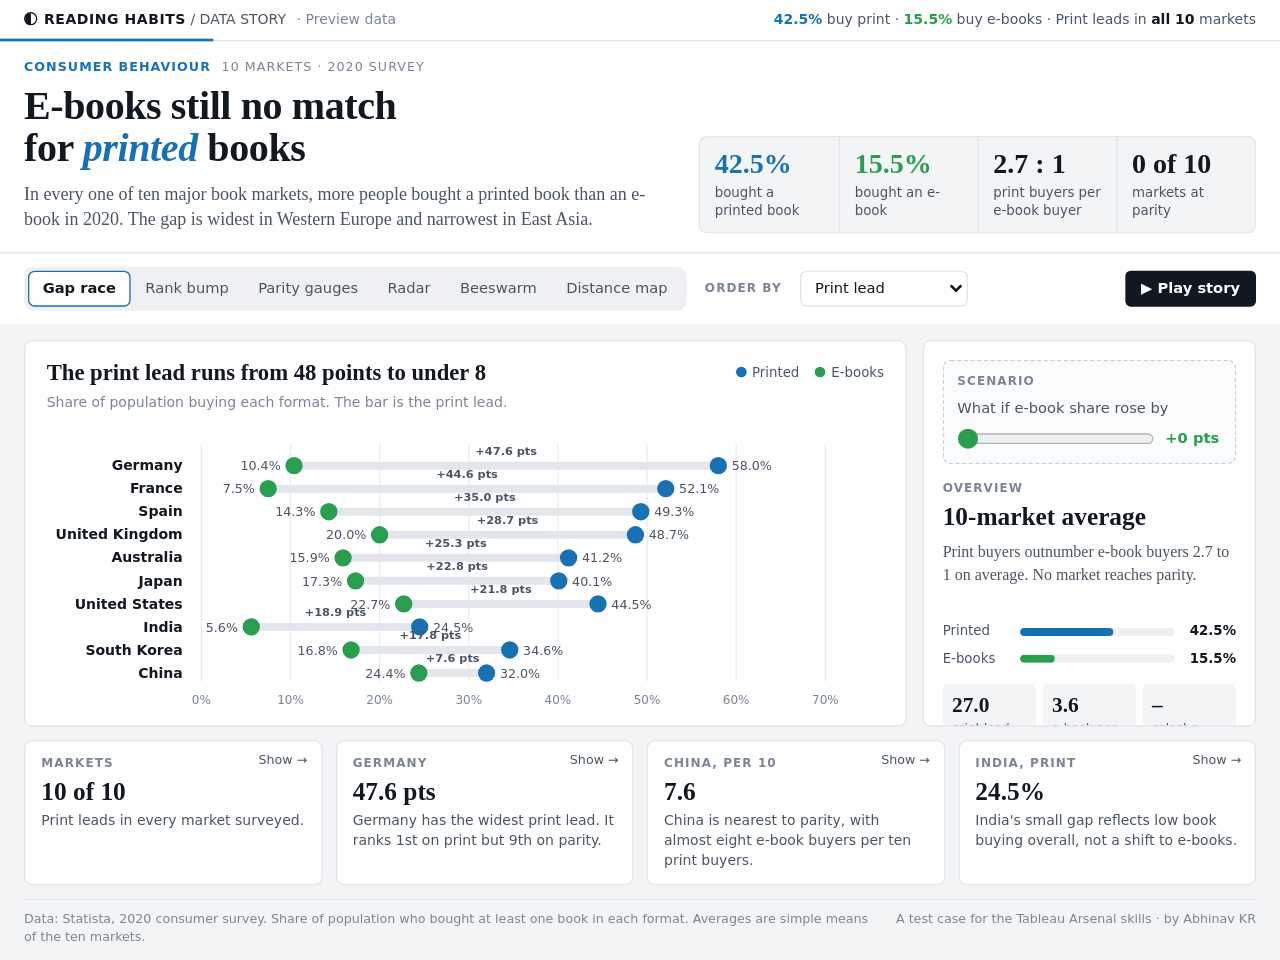
==== story/index.html @ 99d26836 "Story extension: footer credits the Tableau Arsenal skills Co-Authored-By: Claude Opus 5.5 <noreply@" ====
<!doctype html>
<html lang="en">
<head>
<meta charset="utf-8">
<meta name="viewport" content="width=device-width, initial-scale=1">
<title>Print Still Wins · Story</title>
<style>
  :root { --ink:#121820; --ink2:#4a5563; --ink3:#7b8594; --rule:#e3e6ea; --bg2:#f3f4f6; --chip:#eef0f3;
          --print:#1a71b2; --ebook:#2a9d4e; --warn:#b42318;
          --serif: Georgia, "Times New Roman", serif; --sans: "Segoe UI", system-ui, -apple-system, Helvetica, Arial, sans-serif; }
  * { box-sizing: border-box; }
  html, body { margin: 0; background: var(--bg2); color: var(--ink); font: 13px/1.45 var(--sans); overflow: hidden; height: 100%; }
  #page { display: flex; flex-direction: column; width: 960px; transform-origin: 0 0; position: absolute; left: 0; top: 0; background: #fff; }
  .wrap { width: 924px; margin: 0 auto; }
  button { font-family: inherit; }

  /* top bar */
  .top { border-bottom: 1px solid var(--rule); position: relative; }
  .topin { display: flex; justify-content: space-between; align-items: center; height: 30px; font-size: 10.5px; color: var(--ink2); }
  .crumb b { color: var(--ink); letter-spacing: .04em; }
  .crumb .dot { display: inline-block; width: 10px; height: 10px; border-radius: 50%; border: 1.5px solid var(--ink); background: linear-gradient(90deg, var(--ink) 50%, #fff 50%); vertical-align: -1px; margin-right: 5px; }
  #src { margin-left: 8px; color: var(--ink3); }
  #src.live { color: var(--ebook); }
  .topk b { color: var(--ink); }
  .topk .p { color: var(--print); } .topk .e { color: var(--ebook); }
  .tprog { position: absolute; left: 0; right: 0; bottom: -1px; height: 2px; }
  .tprog > div { height: 100%; width: 0; background: var(--print); transition: width .25s linear; }

  /* hero */
  .hero { display: flex; justify-content: space-between; align-items: flex-end; gap: 24px; padding: 12px 0 14px; }
  .eyebrow { font-size: 9.5px; letter-spacing: .08em; text-transform: uppercase; color: var(--ink3); }
  .eyebrow b { color: var(--print); margin-right: 8px; }
  h1 { font: 700 30px/1.08 var(--serif); margin: 6px 0 8px; letter-spacing: -.01em; }
  h1 em { color: var(--print); }
  .lead { font: 13.5px/1.45 var(--serif); color: var(--ink2); margin: 0; max-width: 470px; }
  .kpis { display: flex; background: var(--bg2); border: 1px solid var(--rule); border-radius: 6px; flex: none; }
  .kpi { width: 104px; padding: 9px 11px 10px; border-left: 1px solid var(--rule); }
  .kpi:first-child { border-left: 0; }
  .kpi .v { font: 700 21px/1.1 var(--serif); }
  .kpi .l { font-size: 10px; line-height: 1.3; color: var(--ink2); margin-top: 3px; }

  /* controls */
  .ctlband { border-top: 1px solid var(--rule); }
  .ctl { display: flex; align-items: center; gap: 14px; padding: 10px 0; white-space: nowrap; }
  .seg { display: flex; background: var(--chip); border-radius: 7px; padding: 3px; }
  .tab { font-size: 11px; font-weight: 500; color: var(--ink2); background: none; border: 1.5px solid transparent; border-radius: 5px; padding: 6px 10px; cursor: pointer; white-space: nowrap; }
  .tab:hover { color: var(--ink); }
  .tab[aria-pressed="true"] { background: #fff; color: var(--ink); border-color: var(--print); font-weight: 600; }
  .lbl { font-size: 9px; font-weight: 700; letter-spacing: .09em; text-transform: uppercase; color: var(--ink3); }
  select { font: 11px var(--sans); color: var(--ink); padding: 5px 6px; border: 1px solid var(--rule); border-radius: 5px; background: #fff; width: 126px; }
  .pill { display: grid; grid-template-columns: 1fr auto; align-items: center; gap: 6px 8px; border: 1px dashed #c9d0d7; border-radius: 6px; padding: 9px 10px 10px; font-size: 11px; color: var(--ink2); background: #fafbfc; }
  .pill .lbl, .pill .q { grid-column: 1 / -1; }
  .pill input[type=range] { width: 100%; }
  input[type=range] { width: 110px; accent-color: var(--ebook); margin: 0; }
  #scenv { font-weight: 700; color: var(--ebook); min-width: 42px; }
  #scenv.on { color: var(--warn); }
  .play { margin-left: auto; font-size: 11px; font-weight: 700; color: #fff; background: var(--ink); border: 0; border-radius: 4px; padding: 7px 12px; cursor: pointer; min-width: 88px; }

  /* stage */
  .stage { background: var(--bg2); padding: 12px 0 6px; flex: 1; min-height: 0; display: flex; flex-direction: column; }
  .grid { display: flex; gap: 12px; flex: 1; min-height: 0; }
  .card { background: #fff; border: 1px solid var(--rule); border-radius: 6px; }
  .main { flex: 1; min-width: 0; padding: 14px 16px 10px; display: flex; flex-direction: column; }
  .chead { display: flex; justify-content: space-between; align-items: flex-start; gap: 16px; flex: none; }
  h2 { font: 700 17px/1.2 var(--serif); margin: 0; }
  .sub { font-size: 10.5px; color: var(--ink3); margin: 4px 0 0; }
  .legend { display: flex; gap: 12px; font-size: 10px; color: var(--ink2); white-space: nowrap; padding-top: 3px; }
  .legend i { display: inline-block; width: 8px; height: 8px; border-radius: 50%; margin-right: 4px; vertical-align: 0; }
  .legend i.ring { border: 1.5px solid #c9d0d7; }
  .legend.under { padding-top: 8px; }
  .body { display: flex; gap: 12px; margin-top: 10px; flex: 1; min-height: 0; }
  #chart { position: relative; flex: 1; min-width: 0; }
  #chart svg { display: block; overflow: visible; }
  #note { width: 200px; flex: none; font-size: 11px; line-height: 1.6; color: var(--ink2); padding-top: 34px; display: none; }
  #note b { color: var(--ink); display: block; margin-bottom: 2px; }
  #note p { margin: 0 0 10px; }
  .err { position: absolute; inset: 0; display: none; align-items: center; justify-content: center; text-align: center; padding: 30px; color: var(--warn); font: 12px/1.5 Consolas, monospace; white-space: pre-wrap; background: rgba(255,255,255,.94); z-index: 5; }

  .side { width: 250px; flex: none; padding: 14px 14px 12px; display: flex; flex-direction: column; gap: 12px; overflow: hidden; }
  .side h3 { font: 700 19px/1.2 var(--serif); margin: 4px 0 6px; }
  .side .txt { font: 12px/1.45 var(--serif); color: var(--ink2); margin: 0 0 14px; }
  .bars .b { display: grid; grid-template-columns: 50px 1fr 38px; align-items: center; gap: 8px; font-size: 10px; color: var(--ink2); margin-bottom: 6px; }
  .bars .b .t { height: 6px; background: var(--chip); border-radius: 3px; overflow: hidden; }
  .bars .b .t div { height: 100%; border-radius: 3px; transition: width .5s; }
  .bars .b span:last-child { text-align: right; font-weight: 700; color: var(--ink); }
  .tiles { display: grid; grid-template-columns: repeat(3, 1fr); gap: 5px; margin: 12px 0 0; }
  .tile { background: var(--bg2); border-radius: 4px; padding: 7px 7px 6px; min-height: 52px; }
  .tile .v { font: 700 16px/1.1 var(--serif); }
  .tile .l { font-size: 9px; color: var(--ink2); line-height: 1.25; margin-top: 3px; }
  .chips { display: flex; flex-wrap: wrap; gap: 5px; }
  .chip { font-size: 9.5px; color: var(--ink2); background: #fff; border: 1px solid var(--rule); border-radius: 11px; padding: 2px 8px; cursor: pointer; }
  .chip:hover { border-color: var(--print); color: var(--ink); }
  .chip[aria-pressed="true"] { background: var(--print); border-color: var(--print); color: #fff; }
  .help { font-size: 9.5px; color: var(--ink3); margin: 10px 0 0; }
  .stag { display: inline-block; font-size: 8.5px; font-weight: 700; letter-spacing: .08em; text-transform: uppercase; color: var(--warn); margin-bottom: 4px; }

  .insights { display: grid; grid-template-columns: repeat(4, 1fr); gap: 10px; margin-top: 10px; flex: none; }
  .ins { padding: 10px 12px 11px; position: relative; }
  .ins .show { position: absolute; right: 10px; top: 8px; font-size: 9.5px; color: var(--ink2); background: none; border: 0; cursor: pointer; padding: 0; }
  .ins .show:hover { color: var(--print); }
  .ins .v { font: 700 19px/1.15 var(--serif); margin: 4px 0 4px; }
  .ins .t { font-size: 10.5px; color: var(--ink2); line-height: 1.4; }
  .foot span:last-child { white-space: nowrap; }
  .foot { flex: none; display: flex; justify-content: space-between; gap: 16px; border-top: 1px solid var(--rule); margin-top: 10px; padding: 7px 0 4px; font-size: 9.5px; color: var(--ink3); }

  /* svg text */
  .tk { font: 9px var(--sans); fill: var(--ink3); }
  .nm { font: 600 10.5px var(--sans); fill: var(--ink); }
  .gnum { font: 700 19px var(--sans); fill: var(--ink); }
  .val { font: 9.5px var(--sans); fill: var(--ink2); }
  .gl { font: 700 8.5px var(--sans); fill: var(--ink2); }
  .hd { font: 700 9px var(--sans); fill: var(--ink); letter-spacing: .06em; text-transform: uppercase; }
  .big { font: 700 19px var(--serif); fill: var(--ink); }
  .cap { font: 700 7.5px var(--sans); fill: var(--ink3); letter-spacing: .08em; }
  .code { font: 700 8px var(--sans); fill: #fff; pointer-events: none; }
  .zt { font: 700 9px var(--sans); fill: var(--ebook); }
  .zs { font: 9px var(--sans); fill: var(--ink2); }
  .mk { cursor: pointer; }
  .dim { opacity: .2; }

  .tip { position: absolute; pointer-events: none; background: var(--ink); color: #fff; border-radius: 6px; padding: 8px 10px; font: 11px/1.5 var(--sans); min-width: 180px; opacity: 0; transition: opacity .12s; z-index: 6; }
  .tip.on { opacity: 1; }
  .tip b { display: block; font-size: 12px; margin-bottom: 2px; }
  .tip .r { display: flex; justify-content: space-between; gap: 14px; }
  .tip .r span:first-child { opacity: .7; }
  #selftest { display: none; }
</style>
<!-- Extensions API first, then D3, then the page script (both vendored, no CDN at runtime) -->
<script src="tableau.extensions.1.latest.min.js"></script>
<script src="d3.v7.8.5.min.js"></script>
</head>
<body>
<div id="page">
<div class="top">
  <div class="wrap topin">
    <span class="crumb"><span class="dot"></span><b>READING HABITS</b> / DATA STORY<span id="src">· Loading…</span></span>
    <span class="topk" id="topk"></span>
  </div>
  <div class="tprog"><div id="prog"></div></div>
</div>

<header class="wrap hero">
  <div>
    <div class="eyebrow"><b>Consumer behaviour</b>10 markets · 2020 survey</div>
    <h1>E-books still no match<br>for <em>printed</em> books</h1>
    <p class="lead">In every one of ten major book markets, more people bought a printed book than an e-book in 2020. The gap is widest in Western Europe and narrowest in East Asia.</p>
  </div>
  <div class="kpis" id="kpis"></div>
</header>

<div class="ctlband">
  <div class="wrap ctl">
    <div class="seg" id="tabs" role="group" aria-label="View"></div>
    <span class="lbl" id="l-ord">Order by</span>
    <select id="ord" aria-labelledby="l-ord">
      <option value="gap">Print lead</option><option value="print">Print share</option><option value="ebook">E-book share</option>
      <option value="ratio">Closest to parity</option><option value="az">Market A–Z</option>
    </select>
    <button type="button" class="play" id="play">▶ Play story</button>
  </div>
</div>

<main class="stage">
  <div class="wrap grid">
    <section class="card main">
      <div class="chead">
        <div><h2 id="ctitle"></h2><p class="sub" id="csub"></p><div class="legend under" id="legend2"></div></div>
        <div class="legend" id="legend"></div>
      </div>
      <div class="body">
        <div id="chart"><div class="tip" id="tip"></div><div class="err" id="err"></div></div>
        <div id="note"></div>
      </div>
    </section>
    <aside class="card side" id="side">
      <label class="pill"><span class="lbl">Scenario</span><span class="q">What if e-book share rose by</span>
        <input type="range" id="scen" min="0" max="15" step="1" value="0"><span id="scenv">+0 pts</span></label>
      <div><div class="lbl" id="o-k">Overview</div>
      <h3 id="o-t">10-market average</h3>
      <p class="txt" id="o-x"></p></div>
      <div><div class="bars">
        <div class="b"><span>Printed</span><div class="t"><div id="o-bp" style="background:var(--print)"></div></div><span id="o-vp"></span></div>
        <div class="b"><span>E-books</span><div class="t"><div id="o-be" style="background:var(--ebook)"></div></div><span id="o-ve"></span></div>
      </div>
      <div class="tiles" id="tiles"></div></div>
      <div><div class="chips" id="chips"></div>
      <p class="help">Click any market in a chart or here. Click it again to clear.</p></div>
    </aside>
  </div>
  <div class="wrap insights" id="insights"></div>
  <footer class="wrap foot">
    <span>Data: Statista, 2020 consumer survey. Share of population who bought at least one book in each format. Averages are simple means of the ten markets.</span>
    <span>A test case for the Tableau Arsenal skills · by Abhinav KR</span>
  </footer>
</main>
</div>
<pre id="selftest"></pre>
<script>
(() => {
  "use strict";
  const ERRORS = [];
  window.addEventListener("error", e => ERRORS.push(String(e.message)));

  // ?static=1 (screenshots only): transitions jump to their end state, since headless browsers throttle animation frames
  if (/static=1/.test(location.search)) {
    d3.selection.prototype.transition = function () { return this; };
    d3.selection.prototype.ease = d3.selection.prototype.duration = d3.selection.prototype.delay = function () { return this; };
  }

  /* ---------------- configuration ---------------- */
  const FEED_SHEET = "Fig 1 Print vs E-book";
  const FIELDS = { country: "Country", format: "Format", share: "SUM(Share)" };   // matched by fieldName, never by position
  const PREVIEW = [ // preview only (normal browser); never presented as the workbook's numbers
    ["Germany", 58.0, 10.4], ["France", 52.1, 7.5], ["Spain", 49.3, 14.3], ["United Kingdom", 48.7, 20.0], ["Australia", 41.2, 15.9],
    ["Japan", 40.1, 17.3], ["United States", 44.5, 22.7], ["India", 24.5, 5.6], ["South Korea", 34.6, 16.8], ["China", 32.0, 24.4]
  ].map(([c, p, e]) => ({ c, print: p, ebook: e }));
  const SHORT = { "United Kingdom": "UK", "United States": "US", "South Korea": "S. Korea" };
  const CODE = { Germany: "DE", France: "FR", Spain: "ES", "United Kingdom": "UK", Australia: "AU", Japan: "JP", "United States": "US", India: "IN", "South Korea": "KR", China: "CN" };
  const short = c => SHORT[c] || c, code = c => CODE[c] || c.slice(0, 2).toUpperCase();
  const C = { print: "#1a71b2", ebook: "#2a9d4e", ink: "#121820", ink2: "#4a5563", ink3: "#7b8594", grid: "#e9ecef", track: "#e3e7ec", zone: "#e6f4ea", ray: "#a9cbe6" };
  const VIEWS = [
    { id: "gap", name: "Gap race" }, { id: "bump", name: "Rank bump" }, { id: "gauges", name: "Parity gauges" },
    { id: "radar", name: "Radar" }, { id: "swarm", name: "Beeswarm" }, { id: "map", name: "Distance map" }];
  const STORY = [
    { view: "gap", selected: "" }, { view: "bump", selected: "Germany" }, { view: "gauges", selected: "China" },
    { view: "radar", selected: "" }, { view: "swarm", selected: "" }, { view: "map", selected: "India" }];

  /* ---------------- state ---------------- */
  let FIT = 1;   // page scale, set by fit()
  const state = { view: "gap", order: "gap", selected: "", scenario: 0, base: PREVIEW, live: false, playing: false, step: 0 };
  { const q = new URLSearchParams(location.search);   // deep links: ?view=radar&spot=China&scenario=5&order=ratio
    if (VIEWS.some(v => v.id === q.get("view"))) state.view = q.get("view");
    if (q.get("spot")) state.selected = q.get("spot");
    if (["gap", "print", "ebook", "ratio", "az"].includes(q.get("order"))) state.order = q.get("order");
    if (q.get("scenario")) state.scenario = Math.max(0, Math.min(15, +q.get("scenario") || 0)); }

  // Every derived number comes from here; the scenario is applied to the data, never in drawing code.
  function rows(scenario = state.scenario) {
    const r = state.base.map(d => {
      const ebook = d.ebook + scenario;
      return { c: d.c, s: short(d.c), code: code(d.c), print: d.print, ebook, gap: d.print - ebook, ratio: ebook / d.print * 10 };
    });
    for (const k of ["print", "ebook", "gap", "ratio"]) [...r].sort((a, b) => b[k] - a[k]).forEach((d, i) => d["rank_" + k] = i + 1);
    return r;
  }
  const ordered = r => state.order === "az" ? [...r].sort((a, b) => d3.ascending(a.c, b.c)) : [...r].sort((a, b) => b[state.order] - a[state.order]);
  const f1 = d3.format(".1f"), pct = v => f1(v) + "%";
  const avg = (r, k) => d3.mean(r, d => d[k]);
  const ord = n => { const s = ["th", "st", "nd", "rd"], v = n % 100; return n + (s[(v - 20) % 10] || s[v] || s[0]); };
  const WORD = ["zero", "one", "two", "three", "four", "five", "six", "seven", "eight", "nine", "ten"];

  /* ---------------- controls ---------------- */
  const tabs = d3.select("#tabs").selectAll("button").data(VIEWS, d => d.id).join("button")
    .classed("tab", true).attr("type", "button").text(d => d.name)
    .on("click", (e, d) => { stopStory(); state.view = d.id; render(true); });
  const ordEl = document.getElementById("ord"), scen = document.getElementById("scen"), scenv = document.getElementById("scenv");
  ordEl.addEventListener("change", () => { stopStory(); state.order = ordEl.value; render(false); });
  scen.addEventListener("input", () => { stopStory(); state.scenario = +scen.value; render(false); });
  const play = document.getElementById("play"), prog = document.getElementById("prog");
  play.addEventListener("click", () => state.playing ? stopStory() : startStory());
  function select(c) { stopStory(); state.selected = state.selected === c ? "" : c; render(false); }

  /* ---------------- story ---------------- */
  const STEP_MS = 6500; let timer = null, stepStart = 0;
  function startStory() {
    state.playing = true; state.scenario = 0; play.textContent = "❚❚ Pause"; state.step = 0; applyStep();
    timer = d3.interval(() => {
      if (Date.now() - stepStart >= STEP_MS) { state.step = (state.step + 1) % STORY.length; applyStep(); }
      prog.style.width = ((state.step + Math.min(1, (Date.now() - stepStart) / STEP_MS)) / STORY.length * 100) + "%";
    }, 100);
  }
  function applyStep() { Object.assign(state, STORY[state.step]); stepStart = Date.now(); render(true); }
  function stopStory() { if (!state.playing) return; state.playing = false; if (timer) timer.stop(); timer = null; play.textContent = "▶ Play story"; syncProgress(); }
  function syncProgress() { if (!state.playing) prog.style.width = ((VIEWS.findIndex(v => v.id === state.view) + 1) / VIEWS.length * 100) + "%"; }

  /* ---------------- page parts around the chart (computed from the data) ---------------- */
  function renderPage(r) {
    const b = rows(0), P = avg(b, "print"), E = avg(b, "ebook"), lead = b.filter(d => d.gap > 0).length, par = b.length - lead;
    document.getElementById("topk").innerHTML = `<b class="p">${pct(P)}</b> buy print · <b class="e">${pct(E)}</b> buy e-books · Print leads in <b>${lead === b.length ? "all " + lead : lead + " of " + b.length}</b> markets`;
    document.getElementById("kpis").innerHTML = [
      [pct(P), "bought a printed book", C.print], [pct(E), "bought an e-book", C.ebook],
      [`${f1(P / E)} : 1`, "print buyers per e-book buyer", C.ink], [`${par} of ${b.length}`, "markets at parity", C.ink]]
      .map(([v, l, c]) => `<div class="kpi"><div class="v" style="color:${c}">${v}</div><div class="l">${l}</div></div>`).join("");
    tabs.attr("aria-pressed", d => d.id === state.view);
    ordEl.value = state.order; scen.value = state.scenario;
    scenv.textContent = "+" + state.scenario + " pts"; scenv.classList.toggle("on", state.scenario > 0);
    syncProgress();

    // overview card (follows the scenario and the selected market)
    const sel = r.find(d => d.c === state.selected), tag = state.scenario ? `<span class="stag">Scenario: e-books +${state.scenario} pts</span><br>` : "";
    const P2 = sel ? sel.print : avg(r, "print"), E2 = sel ? sel.ebook : avg(r, "ebook");
    document.getElementById("o-k").textContent = sel ? "Market" : "Overview";
    document.getElementById("o-t").textContent = sel ? sel.c : `${r.length}-market average`;
    const atPar = r.filter(d => d.ebook >= d.print).length;
    document.getElementById("o-x").innerHTML = tag + (sel
      ? (sel.gap > 0 ? `Print leads by ${f1(sel.gap)} points. ${sel.c} ranks ${ord(sel.rank_print)} on print share and ${ord(sel.rank_ratio)} on closeness to parity.`
                     : `E-books lead by ${f1(-sel.gap)} points in this scenario.`)
      : `Print buyers outnumber e-book buyers ${f1(P2 / E2)} to 1 on average. ${atPar ? `${atPar} market${atPar > 1 ? "s reach" : " reaches"} parity.` : "No market reaches parity."}`);
    const bx = d3.scaleLinear().domain([0, 70]).range([0, 100]).clamp(true);
    document.getElementById("o-bp").style.width = bx(P2) + "%"; document.getElementById("o-be").style.width = bx(E2) + "%";
    document.getElementById("o-vp").textContent = pct(P2); document.getElementById("o-ve").textContent = pct(E2);
    const tiles = sel
      ? [[f1(sel.gap), "print lead, pts"], [f1(sel.ratio), "e-book per 10 print"], [ord(sel.rank_ratio), "closest to parity"]]
      : [[f1(P2 - E2), "print lead, pts"], [f1(E2 / P2 * 10), "e-book per 10 print"], ["–", "select a market"]];
    document.getElementById("tiles").innerHTML = tiles.map(([v, l]) => `<div class="tile"><div class="v">${v}</div><div class="l">${l}</div></div>`).join("");
    d3.select("#chips").selectAll("button").data([...r].sort((a, b) => d3.ascending(a.c, b.c)), d => d.c)
      .join(en => en.append("button").classed("chip", true).attr("type", "button").on("click", (e, d) => select(d.c)))
      .attr("aria-pressed", d => d.c === state.selected).text(d => d.s);

    // insight cards (actual data, no scenario)
    const top = [...b].sort((x, y) => y.gap - x.gap)[0], near = [...b].sort((x, y) => y.ratio - x.ratio)[0];
    const low = [...b].sort((x, y) => x.print - y.print)[0], lowE = [...b].sort((x, y) => x.ebook - y.ebook)[0];
    const frac = near.ratio % 1, nearWord = (frac >= .5 ? "almost " : "just over ") + WORD[frac >= .5 ? Math.ceil(near.ratio) : Math.floor(near.ratio)];
    const cards = [
      { k: "Markets", v: `${lead} of ${b.length}`, t: lead === b.length ? "Print leads in every market surveyed." : `Print leads in ${lead} markets.`, go: { view: "gap", selected: "" } },
      { k: top.c, v: `${f1(top.gap)} pts`, t: `${top.c} has the widest print lead. It ranks ${ord(top.rank_print)} on print but ${ord(top.rank_ratio)} on parity.`, go: { view: "bump", selected: top.c } },
      { k: `${near.s}, per 10`, v: f1(near.ratio), t: `${near.c} is nearest to parity, with ${nearWord} e-book buyers per ten print buyers.`, go: { view: "gauges", selected: near.c } },
      { k: `${low.s}, print`, v: pct(low.print), t: low.c === lowE.c ? `${low.c}'s small gap reflects low book buying overall, not a shift to e-books.` : `${low.c} has the lowest print share of the ten markets.`, go: { view: "map", selected: low.c } }];
    d3.select("#insights").selectAll("div.ins").data(cards).join(en => {
      const e = en.append("div").classed("card ins", true);
      e.append("button").classed("show", true).attr("type", "button").text("Show →");
      e.append("div").classed("lbl", true); e.append("div").classed("v", true); e.append("div").classed("t", true); return e;
    }).each(function (d) {
      const s = d3.select(this); s.select(".lbl").text(d.k); s.select(".v").text(d.v); s.select(".t").text(d.t);
      s.select(".show").on("click", () => { stopStory(); Object.assign(state, d.go); render(true); });
    });
  }

  /* ---------------- chart header per view (computed) ---------------- */
  function header(r) {
    const by = k => [...r].sort((a, b) => b[k] - a[k]), cross = r.filter(d => d.ebook >= d.print);
    const L = items => items.map(([c, t, ring]) => `<span><i class="${ring ? "ring" : ""}" style="background:${c}"></i>${t}</span>`).join("");
    const both = L([[C.print, "Printed"], [C.ebook, "E-books"]]);
    const p2 = by("print").slice(0, 2).map(d => d.s), r2 = by("ratio").slice(-2).map(d => d.s);
    const close = r.filter(d => d.ratio >= 7), parN = r.filter(d => d.ratio >= 10).length, pl = n => n > 1 ? "s" : "";
    const H = {
      gap: [cross.length ? `In this scenario e-books overtake print in ${cross.length} market${pl(cross.length)}`
              : `The print lead runs from ${Math.round(by("gap")[0].gap)} points to under ${Math.ceil(by("gap").slice(-1)[0].gap)}`,
            "Share of population buying each format. The bar is the print lead.", both],
      bump: ["Leaders in print are laggards in e-books",
             p2.every(c => r2.includes(c)) ? `Each market's rank (1 = top) on four measures. ${p2.join(" and ")} go from the top two in print to the bottom two on parity.`
               : "Each market's rank (1 = top) on four measures.",
             L([["#0d4f80", "Selected market"], ["#c9d0d7", "Other markets"]])],
      gauges: [parN ? `${parN} market${parN > 1 ? "s reach" : " reaches"} parity in this scenario`
               : close.length === 0 ? "No market comes close to parity" : close.length === 1 ? `Only ${close[0].s} comes close to parity` : `${close.length} markets come close to parity`,
               "E-book buyers per 10 print buyers. A full dial would mean as many e-book as print buyers.",
               L([[C.ebook, "E-book buyers"], [C.track, "Gap to parity", true]])],
      radar: [cross.length ? `E-books break through print's shape in ${cross.length} market${pl(cross.length)}` : "The print shape dwarfs the e-book shape everywhere",
              "Share of population, 0 to 60%, one spoke per market, ordered by print share.", both],
      swarm: [d3.max(r, d => d.ebook) < d3.min(r, d => d.print) ? "The two formats barely overlap" : "In this scenario the two formats overlap",
              "Every market's share for each format on one axis. Dashed lines are the ten-market averages.", both],
      map: [cross.length ? `${cross.length} market${cross.length > 1 ? "s cross" : " crosses"} the parity line` : "Every market sits below the parity line",
            "Print share across, e-book share up, on the same scale. Steeper rays are closer to parity.",
            L([[C.print, "Market"], [C.zone, "E-book majority zone", true]])],
    }[state.view];
    document.getElementById("ctitle").textContent = H[0];
    document.getElementById("csub").textContent = H[1];
    const under = state.view === "bump";
    document.getElementById("legend").innerHTML = under ? "" : H[2];
    document.getElementById("legend2").innerHTML = under ? H[2] : "";
    const note = document.getElementById("note"), st = by("ratio");
    note.style.width = "180px";
    if (state.view === "radar") { note.style.display = "block"; note.innerHTML = `<p><b>How to read it</b>The blue shape is print, the green shape is e-books. ${cross.length ? "Where green passes blue, e-books lead." : "Green never reaches blue on any spoke."}</p><p>Spoke order is by print share, so the shape follows the ranking.</p>`; }
    else if (false) { note.innerHTML = `<p><b>How to read it</b>Each ray runs from zero to a market. The steeper the ray, the closer that market is to parity. ${st[0].s}'s ray is steepest; ${st.slice(-1)[0].s}'s is flattest.</p><p>Drag the scenario slider to see how far e-book adoption would have to rise.</p>`; }
    else note.style.display = "none";
  }

  /* ---------------- tooltip & selection ---------------- */
  const tip = document.getElementById("tip"), chart = document.getElementById("chart");
  function showTip(e, d) {
    d = d.row || d;
    tip.innerHTML = `<b>${d.c}</b><div class="r"><span>Printed books</span><span>${pct(d.print)}</span></div>
      <div class="r"><span>E-books${state.scenario ? " (scenario)" : ""}</span><span>${pct(d.ebook)}</span></div>
      <div class="r"><span>Print lead</span><span>${f1(d.gap)} pts</span></div><div class="r"><span>E-book per 10 print</span><span>${f1(d.ratio)}</span></div>`;
    tip.classList.add("on");
    const b = chart.getBoundingClientRect(); let x = (e.clientX - b.left) / FIT + 14, y = (e.clientY - b.top) / FIT - 10;
    if (x + 200 > chart.clientWidth) x -= 220; tip.style.left = x + "px"; tip.style.top = Math.max(0, y - tip.offsetHeight) + "px";
  }
  const hideTip = () => tip.classList.remove("on");
  const key = d => (d.row || d).c;
  const interact = sel => sel.classed("mk", true).on("mousemove", showTip).on("mouseleave", hideTip).on("click", (e, d) => select(key(d)))
    .classed("dim", d => !!state.selected && key(d) !== state.selected);
  const T = () => d3.transition().duration(state.playing ? 900 : 650).ease(d3.easeCubicInOut);

  /* ---------------- render ---------------- */
  let svg, lastView = null;
  function render(viewChanged) {
    const r = rows();
    renderPage(r); header(r);
    const W = chart.clientWidth, H = chart.clientHeight;
    svg = d3.select(chart).selectAll("svg").data([0]).join("svg").attr("width", W).attr("height", H);
    if (viewChanged || lastView !== state.view) { svg.selectAll("*").interrupt().remove(); lastView = state.view; }
    ({ gap: drawGap, bump: drawBump, gauges: drawGauges, radar: drawRadar, swarm: drawSwarm, map: drawMap })[state.view](r, W, H);
  }
  const layer = cls => svg.selectAll("g." + cls).data([0]).join(en => en.append("g").classed(cls, true));

  // 1. Gap race
  function drawGap(r, W, H) {
    const m = { l: 116, r: 44, t: 6, b: 22 }, x = d3.scaleLinear().domain([0, 70]).range([m.l, W - m.r]);
    const y = d3.scaleBand().domain(ordered(r).map(d => d.c)).range([m.t, H - m.b]).padding(.3);
    const ax = layer("axis");
    ax.selectAll("line").data(d3.range(0, 71, 10)).join("line").attr("x1", x).attr("x2", x).attr("y1", m.t).attr("y2", H - m.b).attr("stroke", C.grid);
    ax.selectAll("text").data(d3.range(0, 71, 10)).join(en => en.append("text").classed("tk", true)).attr("x", x).attr("y", H - 5).attr("text-anchor", "middle").text(d => d + "%");
    const yy = d => y(d.c) + y.bandwidth() / 2 + 5;
    const g = svg.selectAll("g.row").data(r, d => d.c).join(enter => {
      const e = enter.append("g").classed("row", true).attr("transform", d => `translate(0,${yy(d)})`);
      e.append("rect").attr("x", 0).attr("y", -14).attr("height", 22).attr("fill", "transparent");
      e.append("text").classed("nm", true).attr("y", 3.5).attr("text-anchor", "end");
      e.append("line").classed("bar", true).attr("stroke", "#e3e7ec").attr("stroke-width", 6).attr("stroke-linecap", "round").attr("x1", x(0)).attr("x2", x(0));
      e.append("text").classed("gl", true).attr("y", -8).attr("text-anchor", "middle").attr("x", x(0));
      e.append("circle").classed("eb", true).attr("r", 6.5).attr("fill", C.ebook).attr("cx", x(0));
      e.append("circle").classed("pr", true).attr("r", 6.5).attr("fill", C.print).attr("cx", x(0));
      e.append("text").classed("val ve", true).attr("y", 3.5).attr("x", x(0));
      e.append("text").classed("val vp", true).attr("y", 3.5).attr("x", x(0));
      return e;
    });
    g.call(interact);
    const t = T(), left = d => d.ebook <= d.print;
    g.transition(t).attr("transform", d => `translate(0,${yy(d)})`);
    g.select("rect").attr("width", W);
    g.select("text.nm").attr("x", m.l - 14).text(d => d.c);
    g.select("line.bar").transition(t).attr("x1", d => x(d.ebook)).attr("x2", d => x(d.print));
    g.select("text.gl").text(d => (d.gap >= 0 ? "+" : "−") + f1(Math.abs(d.gap)) + " pts").transition(t).attr("x", d => x((d.print + d.ebook) / 2));
    g.select("circle.eb").transition(t).attr("cx", d => x(d.ebook));
    g.select("circle.pr").transition(t).attr("cx", d => x(d.print));
    g.select("text.ve").attr("text-anchor", d => left(d) ? "end" : "start").text(d => pct(d.ebook)).transition(t).attr("x", d => x(d.ebook) + (left(d) ? -10 : 10));
    g.select("text.vp").attr("text-anchor", d => left(d) ? "start" : "end").text(d => pct(d.print)).transition(t).attr("x", d => x(d.print) + (left(d) ? 10 : -10));
  }

  // 2. Rank bump: four measures
  function drawBump(r, W, H) {
    const cols = [{ k: "print", n: "Print share" }, { k: "ebook", n: "E-book share" }, { k: "gap", n: "Print lead" }, { k: "ratio", n: "Closest to parity" }];
    const m = { l: 120, r: 112, t: 26, b: 8 };
    const x = d3.scalePoint().domain(cols.map(c => c.k)).range([m.l, W - m.r]);
    const y = d3.scaleLinear().domain([1, r.length]).range([m.t + 6, H - m.b - 6]);
    const shade = d3.scaleLinear().domain([1, r.length]).range(["#0d4f80", "#a7cbe8"]).interpolate(d3.interpolateRgb);
    const ax = layer("axis");
    ax.selectAll("text.hd").data(cols, d => d.k).join(en => en.append("text").classed("hd", true)).attr("x", d => x(d.k)).attr("y", 12).attr("text-anchor", "middle").text(d => d.n);
    ax.selectAll("line.cg").data(cols, d => d.k).join(en => en.append("line").classed("cg", true)).attr("x1", d => x(d.k)).attr("x2", d => x(d.k)).attr("y1", y(1)).attr("y2", y(r.length)).attr("stroke", C.grid).attr("stroke-dasharray", "2 3");
    ax.selectAll("text.tk").data(d3.range(1, r.length + 1)).join(en => en.append("text").classed("tk", true)).attr("x", 10).attr("y", d => y(d) + 3).text(d => d);
    const line = d3.line().curve(d3.curveBumpX);
    const g = svg.selectAll("g.line").data(r, d => d.c).join(enter => {
      const e = enter.append("g").classed("line", true);
      e.append("path").classed("bp", true).attr("fill", "none");
      e.append("text").classed("nm nl", true).attr("text-anchor", "end");
      e.append("text").classed("nm nr", true);
      return e;
    });
    g.call(interact);
    if (state.selected) g.filter(d => d.c === state.selected).raise();
    const t = T(), pts = d => cols.map(c => [x(c.k), y(d["rank_" + c.k])]);
    const col = d => d.c === state.selected ? C.print : shade(d.rank_print);
    g.select("path.bp").attr("stroke", col).attr("stroke-width", d => d.c === state.selected ? 4 : 2.8).transition(t).attr("d", d => line(pts(d)));
    g.selectAll("circle").data(d => cols.map(c => ({ row: d, c })), o => o.c.k)
      .join(en => en.append("circle").attr("r", 4.6))
      .attr("fill", o => col(o.row)).transition(t).attr("cx", o => x(o.c.k)).attr("cy", o => y(o.row["rank_" + o.c.k]));
    g.select("text.nl").transition(t).attr("x", x("print") - 10).attr("y", d => y(d.rank_print) + 3.5).text(d => d.s);
    g.select("text.nr").transition(t).attr("x", x("ratio") + 10).attr("y", d => y(d.rank_ratio) + 3.5).text(d => `${d.s} · ${f1(d.ratio)}`);
  }

  // 3. Parity gauges: segmented dials, ten segments = parity
  function drawGauges(r, W, H) {
    const cols = 5, cw = W / cols, ch = H / 2, R = Math.min(cw * .4, ch * .34);
    const a = d3.scaleLinear().domain([0, 10]).range([-Math.PI / 2, Math.PI / 2]).clamp(true);
    const arc = d3.arc().innerRadius(R * .6).outerRadius(R).padAngle(.06).cornerRadius(2.5);
    const order = ordered(r).map(d => d.c);
    const pos = d => { const i = order.indexOf(d.c); return [cw * (i % cols) + cw / 2, ch * Math.floor(i / cols) + ch / 2 + R * .3]; };
    const g = svg.selectAll("g.dial").data(r, d => d.c).join(enter => {
      const e = enter.append("g").classed("dial", true).attr("transform", d => `translate(${pos(d)})`);
      e.append("rect").attr("x", -cw / 2).attr("y", -ch / 2 - R * .3).attr("width", cw).attr("height", ch).attr("fill", "transparent");
      e.append("text").classed("nm gn", true).attr("y", -R - 13).attr("text-anchor", "middle");
      e.selectAll("path.sg").data(d3.range(10)).join("path").classed("sg", true).attr("d", i => arc({ startAngle: a(i), endAngle: a(i + 1) })).attr("fill", C.track);
      e.append("line").classed("needle", true).attr("stroke", C.ink).attr("stroke-width", 2.4).attr("stroke-linecap", "round").attr("y2", -R * .78).attr("transform", "rotate(-90)");
      e.append("circle").attr("r", 4).attr("fill", C.ink);
      e.append("text").classed("tk", true).attr("x", -R * .8).attr("y", 13).attr("text-anchor", "middle").text("0");
      e.append("text").classed("tk", true).attr("x", R * .8).attr("y", 13).attr("text-anchor", "middle").text("10");
      e.append("text").classed("gnum gv", true).attr("y", 25).attr("text-anchor", "middle");
      e.append("text").classed("cap gs", true).attr("y", 39).attr("text-anchor", "middle");
      return e;
    });
    g.call(interact);
    const t = T();
    g.transition(t).attr("transform", d => `translate(${pos(d)})`);
    g.select("text.gn").text(d => d.s);
    g.selectAll("path.sg").data(d => d3.range(10).map(i => ({ i, on: i < d.ratio })))
      .transition(t).delay(o => o.i * 25).attr("fill", o => o.on ? C.ebook : C.track);
    g.select("line.needle").transition(t).attr("transform", d => `rotate(${a(d.ratio) * 180 / Math.PI})`);
    g.select("text.gv").text(d => f1(d.ratio));
    g.select("text.gs").text(d => d.ratio >= 10 ? "AT PARITY" : `${f1(10 - d.ratio)} SHORT`);
  }

  // 4. Radar
  function drawRadar(r, W, H) {
    const cx = W / 2, cy = H / 2 + 4, R = Math.min(W / 2 - 74, H / 2 - 20);
    const byPrint = [...r].sort((p, q) => q.print - p.print);
    const ang = d3.scalePoint().domain(byPrint.map(d => d.c)).range([0, 2 * Math.PI * (1 - 1 / r.length)]);
    const rad = d3.scaleLinear().domain([0, 60]).range([0, R]);
    const at = (t, v) => [cx + Math.sin(t) * rad(v), cy - Math.cos(t) * rad(v)], pt = (c, v) => at(ang(c), v);
    const ax = layer("axis"), mid = Math.PI / r.length;
    ax.selectAll("circle").data([15, 30, 45, 60]).join("circle").attr("cx", cx).attr("cy", cy).attr("r", rad).attr("fill", "none").attr("stroke", C.grid);
    ax.selectAll("text").data([15, 30, 45, 60]).join(en => en.append("text").classed("tk", true)).attr("x", d => at(mid, d)[0] + 3).attr("y", d => at(mid, d)[1]).text(d => d + "%");
    const sp = svg.selectAll("g.ax").data(r, d => d.c).join(enter => {
      const e = enter.append("g").classed("ax", true); e.append("line").attr("stroke", C.grid); e.append("text").classed("nm", true); return e; });
    sp.select("line").transition(T()).attr("x1", cx).attr("y1", cy).attr("x2", d => pt(d.c, 60)[0]).attr("y2", d => pt(d.c, 60)[1]);
    sp.select("text").text(d => d.s).attr("text-anchor", d => { const s = Math.sin(ang(d.c)); return s > .2 ? "start" : s < -.2 ? "end" : "middle"; })
      .transition(T()).attr("x", d => pt(d.c, 65)[0]).attr("y", d => pt(d.c, 65)[1] + 4);
    sp.classed("dim", d => !!state.selected && d.c !== state.selected);
    const series = [{ k: "print", col: C.print }, { k: "ebook", col: C.ebook }];
    const ring = k => d3.line()(byPrint.map(d => pt(d.c, d[k]))) + "Z";
    svg.selectAll("path.poly").data(series, s => s.k)
      .join(en => en.append("path").classed("poly", true).attr("fill-opacity", .17).attr("stroke-width", 2.4).attr("d", d3.line()(r.map(() => [cx, cy])) + "Z"))
      .attr("fill", s => s.col).attr("stroke", s => s.col).transition(T()).attr("d", s => ring(s.k));
    const dots = svg.selectAll("g.rd").data(r, d => d.c).join(en => {
      const e = en.append("g").classed("rd", true);
      e.append("circle").classed("rp", true).attr("r", 4).attr("fill", C.print).attr("cx", cx).attr("cy", cy);
      e.append("circle").classed("re", true).attr("r", 4).attr("fill", C.ebook).attr("cx", cx).attr("cy", cy); return e; });
    dots.call(interact);
    dots.select("circle.rp").transition(T()).attr("cx", d => pt(d.c, d.print)[0]).attr("cy", d => pt(d.c, d.print)[1]);
    dots.select("circle.re").transition(T()).attr("cx", d => pt(d.c, d.ebook)[0]).attr("cy", d => pt(d.c, d.ebook)[1]);
  }

  // 5. Beeswarm: one row per format on a shared axis
  function drawSwarm(r, W, H) {
    const x = d3.scaleLinear().domain([0, 60]).range([96, W - 16]);
    const rowsY = { print: H * .36, ebook: H * .73 }, R = 12.5;
    const ax = layer("axis");
    ax.selectAll("line").data(d3.range(0, 61, 10)).join("line").attr("x1", x).attr("x2", x).attr("y1", H * .17).attr("y2", H - 22).attr("stroke", C.grid);
    ax.selectAll("text.tk").data(d3.range(0, 61, 10)).join(en => en.append("text").classed("tk", true)).attr("x", x).attr("y", H - 6).attr("text-anchor", "middle").text(d => d + "%");
    ax.selectAll("text.hd").data([["print", "Printed", C.print], ["ebook", "E-books", C.ebook]]).join(en => en.append("text").classed("hd", true))
      .attr("x", 14).attr("y", d => rowsY[d[0]] + 3).style("fill", d => d[2]).text(d => d[1]);
    const nodes = r.flatMap(d => ["print", "ebook"].map(f => ({ k: d.c + "|" + f, f, row: d, v: d[f], x: x(d[f]), y: rowsY[f] })));
    const sim = d3.forceSimulation(nodes).stop().force("x", d3.forceX(d => x(d.v)).strength(1)).force("y", d3.forceY(d => rowsY[d.f]).strength(.12)).force("c", d3.forceCollide(R + 1.5).iterations(4));
    for (let i = 0; i < 200; i++) sim.tick();
    const means = [["print", avg(r, "print"), C.print], ["ebook", avg(r, "ebook"), C.ebook]];
    const av = svg.selectAll("g.avg").data(means, d => d[0]).join(en => {
      const e = en.append("g").classed("avg", true); e.append("line").attr("stroke-dasharray", "3 3").attr("stroke-width", 1.2); e.append("text").classed("gl", true); return e; });
    av.select("line").attr("stroke", d => d[2]).attr("y1", d => rowsY[d[0]] - 46).attr("y2", d => rowsY[d[0]] + 38).transition(T()).attr("x1", d => x(d[1])).attr("x2", d => x(d[1]));
    av.select("text").style("fill", d => d[2]).attr("y", d => rowsY[d[0]] - 49).text(d => "avg " + pct(d[1])).transition(T()).attr("x", d => x(d[1]) + 4);
    const g = svg.selectAll("g.bee").data(nodes, d => d.k).join(enter => {
      const e = enter.append("g").classed("bee", true).attr("transform", d => `translate(${x(d.v)},${rowsY[d.f]})`);
      e.append("circle").attr("r", R);
      e.append("text").classed("code", true).attr("text-anchor", "middle").attr("y", 2.8);
      return e;
    });
    g.call(interact);
    g.select("circle").attr("fill", d => d.f === "print" ? C.print : C.ebook)
      .attr("stroke", d => d.row.c === state.selected ? C.ink : "#fff").attr("stroke-width", d => d.row.c === state.selected ? 2 : 1.5);
    g.select("text").text(d => d.row.code);
    g.transition(T()).attr("transform", d => `translate(${d.x},${d.y})`);
  }

  // 6. Distance map: print share vs e-book share on one scale (0-65%), rays from zero, parity diagonal
  const MAP_LABEL = { China: "nw", "United States": "n", "United Kingdom": "ne", "South Korea": "nw", Japan: "nw",
                      Australia: "s", Spain: "ne", Germany: "e", India: "e", France: "se" };   // mockup placement; others fall back
  function drawMap(r, W, H) {
    const ox = 58, oy = H - 32, MAX = 65;
    const x = d3.scaleLinear().domain([0, MAX]).range([ox, W - 10]), y = d3.scaleLinear().domain([0, MAX]).range([oy, 8]);
    const ax = layer("axis"), above = r.filter(d => d.ebook >= d.print).length;
    const one = (cls, tag = "text") => ax.selectAll(tag + "." + cls).data([0]).join(en => en.append(tag).classed(cls, true));
    one("zone", "path").attr("d", "M" + x(0) + "," + y(0) + "L" + x(0) + "," + y(MAX) + "L" + x(MAX) + "," + y(MAX) + "Z").attr("fill", C.zone);
    ax.selectAll("line.gx").data(d3.range(10, 61, 10)).join(en => en.append("line").classed("gx", true)).attr("x1", x).attr("x2", x).attr("y1", y(0)).attr("y2", y(MAX)).attr("stroke", "#eef1f3");
    ax.selectAll("line.gy").data(d3.range(10, 61, 10)).join(en => en.append("line").classed("gy", true)).attr("y1", y).attr("y2", y).attr("x1", x(0)).attr("x2", x(MAX)).attr("stroke", "#eef1f3");
    ax.selectAll("text.tx").data(d3.range(0, 61, 10)).join(en => en.append("text").classed("tk tx", true)).attr("x", x).attr("y", oy + 13).attr("text-anchor", "middle").text(d => d + "%");
    ax.selectAll("text.ty").data(d3.range(0, 61, 10)).join(en => en.append("text").classed("tk ty", true)).attr("x", ox - 8).attr("y", d => y(d) + 3).attr("text-anchor", "end").text(d => d + "%");
    one("par", "line").attr("x1", x(0)).attr("y1", y(0)).attr("x2", x(MAX)).attr("y2", y(MAX)).attr("stroke", C.ink).attr("stroke-width", 1.3);
    const slope = Math.atan2(y(MAX) - y(0), x(MAX) - x(0)) * 180 / Math.PI;
    one("hd").attr("transform", "translate(" + (x(56) - 4) + "," + (y(56) - 6) + ") rotate(" + slope + ")").attr("text-anchor", "middle").text("Parity");
    one("zt").attr("x", x(4)).attr("y", y(59)).text("E-book majority zone");
    one("zs").attr("x", x(4)).attr("y", y(59) + 14).text((above ? above + " market" + (above > 1 ? "s are" : " is") : "No market is") + " here");
    const st = [...r].sort((p, q) => q.ratio - p.ratio);
    const how = ["Each ray runs from zero to a market. The steeper", "the ray, the closer that market is to parity.",
                 st[0].s + "'s ray is steepest; " + st[st.length - 1].s + "'s is flattest.", "", "Drag the scenario slider to see how far", "e-book adoption would have to rise."];
    const hw = one("how", "g").attr("transform", "translate(" + x(4) + "," + (y(59) + 42) + ")");
    hw.selectAll("text").data(["How to read it", ...how]).join("text").attr("y", (d, i) => i * 15)
      .attr("class", (d, i) => i ? "zs" : "nm").text(d => d);
    one("at1").classed("tk", true).attr("x", x(MAX)).attr("y", oy + 28).attr("text-anchor", "end").text("Print share →");
    one("at2").classed("tk", true).attr("transform", "translate(" + (ox - 34) + "," + y(MAX) + ") rotate(-90)").attr("text-anchor", "end").text("E-book share →");
    // labels: preferred side per market, then any free side (never over a point or an earlier label)
    const OFF = { e: [10, 4, "start"], w: [-10, 4, "end"], n: [0, -11, "middle"], s: [0, 18, "middle"], ne: [7, -9, "start"], nw: [-7, -9, "end"], se: [7, 17, "start"], sw: [-7, 17, "end"] };
    const box = (px, py, k, w) => { const [dx, dy, an] = OFF[k], x0 = an === "start" ? px + dx : an === "end" ? px + dx - w : px + dx - w / 2; return { x0, x1: x0 + w, y0: py + dy - 10, y1: py + dy + 2 }; };
    const boxes = r.map(d => ({ x0: x(d.print) - 7, x1: x(d.print) + 7, y0: y(d.ebook) - 7, y1: y(d.ebook) + 7 }));
    const hit = b => boxes.some(o => b.x0 < o.x1 && b.x1 > o.x0 && b.y0 < o.y1 && b.y1 > o.y0);
    const lab = new Map();
    for (const d of [...r].sort((p, q) => q.ebook - p.ebook)) {
      const px = x(d.print), py = y(d.ebook), w = d.s.length * 5.9 + 2;
      const order = [MAP_LABEL[d.c] || "e", "e", "ne", "n", "nw", "w", "se", "s", "sw"];
      let k = order[0];
      for (const c of order) { if (!hit(box(px, py, c, w))) { k = c; break; } }
      boxes.push(box(px, py, k, w)); lab.set(d.c, [px + OFF[k][0], py + OFF[k][1], OFF[k][2]]);
    }
    const g = svg.selectAll("g.pt").data(r, d => d.c).join(enter => {
      const e = enter.append("g").classed("pt", true);
      e.append("line").classed("ray", true).attr("stroke-width", 1).attr("x1", x(0)).attr("y1", y(0)).attr("x2", x(0)).attr("y2", y(0));
      e.append("circle").attr("r", 6.5).attr("fill", C.print).attr("cx", x(0)).attr("cy", y(0));
      e.append("text").classed("nm", true).attr("x", x(0)).attr("y", y(0));
      return e;
    });
    g.call(interact);
    const t = T();
    g.select("line.ray").attr("stroke", d => d.c === state.selected ? C.print : "#b4cbe0").transition(t).attr("x2", d => x(d.print)).attr("y2", d => y(d.ebook));
    g.select("circle").transition(t).attr("cx", d => x(d.print)).attr("cy", d => y(d.ebook));
    g.select("text").text(d => d.s).attr("text-anchor", d => lab.get(d.c)[2]).transition(t).attr("x", d => lab.get(d.c)[0]).attr("y", d => lab.get(d.c)[1]);
  }

  /* ---------------- data loading (Extensions API, preview fallback) ---------------- */
  const srcEl = document.getElementById("src"), errEl = document.getElementById("err");
  function setStatus(msg, live) { srcEl.textContent = "· " + msg; srcEl.classList.toggle("live", !!live); }
  function showError(msg) { errEl.textContent = msg; errEl.style.display = msg ? "flex" : "none"; }
  async function loadLive() {
    const dash = tableau.extensions.dashboardContent.dashboard;
    const ws = dash.worksheets.find(w => w.name === FEED_SHEET);
    if (!ws) throw new Error(`Feed sheet "${FEED_SHEET}" is not on this dashboard.\nSheets found: ${dash.worksheets.map(w => w.name).join(", ") || "(none)"}`);
    const tbl = await ws.getSummaryDataAsync({ ignoreSelection: true });
    const names = tbl.columns.map(c => c.fieldName), idx = {};
    for (const [k, f] of Object.entries(FIELDS)) { idx[k] = names.indexOf(f); if (idx[k] < 0) throw new Error(`Field "${f}" not found on "${FEED_SHEET}".\nExpected: ${Object.values(FIELDS).join(", ")}\nFound: ${names.join(", ")}`); }
    const by = new Map();
    for (const row of tbl.data) {
      const c = row[idx.country].value, f = String(row[idx.format].value), raw = +row[idx.share].value, v = Math.abs(raw) <= 1 ? raw * 100 : raw;
      if (!by.has(c)) by.set(c, { c, print: NaN, ebook: NaN });
      if (/print/i.test(f)) by.get(c).print = v; else if (/e-?book/i.test(f)) by.get(c).ebook = v;
    }
    const out = [...by.values()].filter(d => isFinite(d.print) && isFinite(d.ebook));
    if (!out.length) throw new Error(`No rows with both "Printed books" and "E-books" on "${FEED_SHEET}".`);
    return out;
  }
  async function refresh() {
    try { state.base = await loadLive(); state.live = true; showError(""); setStatus(`Live data · ${FEED_SHEET}`, true); render(true); }
    catch (e) { setStatus("Data error"); showError("Could not load data: " + e.message); }
  }
  fit();
  const inTableau = window.parent !== window && window.tableau && tableau.extensions && !/preview=1/.test(location.search);
  if (inTableau) {
    setStatus("Connecting…");
    tableau.extensions.initializeAsync().then(() => {
      const ws = tableau.extensions.dashboardContent.dashboard.worksheets.find(w => w.name === FEED_SHEET);
      if (ws) ws.addEventListener(tableau.TableauEventType.SummaryDataChanged, refresh);
      refresh();
    }, e => { setStatus("Data error"); showError("Extensions API failed to initialise: " + e.message); });
  } else {
    setStatus("Preview data");
    render(true);
  }
  // scale the 1200px page to fit the viewport (both directions), centred horizontally
  function fit() {
    const page = document.getElementById("page"), w = window.innerWidth || 960, h = window.innerHeight || 894;
    FIT = w / 960;
    page.style.height = Math.max(720, Math.floor(h / FIT)) + "px";   // canvas height in page px
    page.style.transform = "scale(" + FIT + ")";
  }
  let rz; window.addEventListener("resize", () => { clearTimeout(rz); rz = setTimeout(() => { fit(); render(true); }, 100); });

  /* ---------------- self-test (?selftest=1): every view renders; mark counts stable after 20 slider/order changes ---------------- */
  if (/selftest=1/.test(location.search)) {
    const MARKS = { gap: ["g.row", 1], bump: ["g.line", 1], gauges: ["g.dial", 1], radar: ["g.rd", 1], swarm: ["g.bee", 2], map: ["g.pt", 1] };
    (async () => {
      const out = { views: {}, errors: ERRORS, pageHeight: document.getElementById("page").offsetHeight };
      for (const v of VIEWS) {
        state.view = v.id; render(true);
        const [sel, mult] = MARKS[v.id], expected = state.base.length * mult, before = svg.selectAll(sel).size();
        for (let i = 0; i < 20; i++) { state.scenario = (i * 7) % 16; state.order = ["gap", "print", "ebook", "ratio", "az"][i % 5]; render(false); }
        const after = svg.selectAll(sel).size();
        const extra = v.id === "gauges" ? svg.selectAll("path.sg").size() === state.base.length * 10 : v.id === "radar" ? svg.selectAll("path.poly").size() === 2 : true;
        out.views[v.id] = { before, after, expected, ok: before === expected && after === expected && extra };
      }
      state.scenario = 0; state.order = "gap"; state.view = "gap"; render(true);
      out.pass = Object.values(out.views).every(v => v.ok) && !ERRORS.length;
      const pre = document.getElementById("selftest"); pre.textContent = JSON.stringify(out); pre.style.display = "block";
      document.title = out.pass ? "SELFTEST PASS" : "SELFTEST FAIL";
    })();
  }
})();
</script>
</body>
</html>
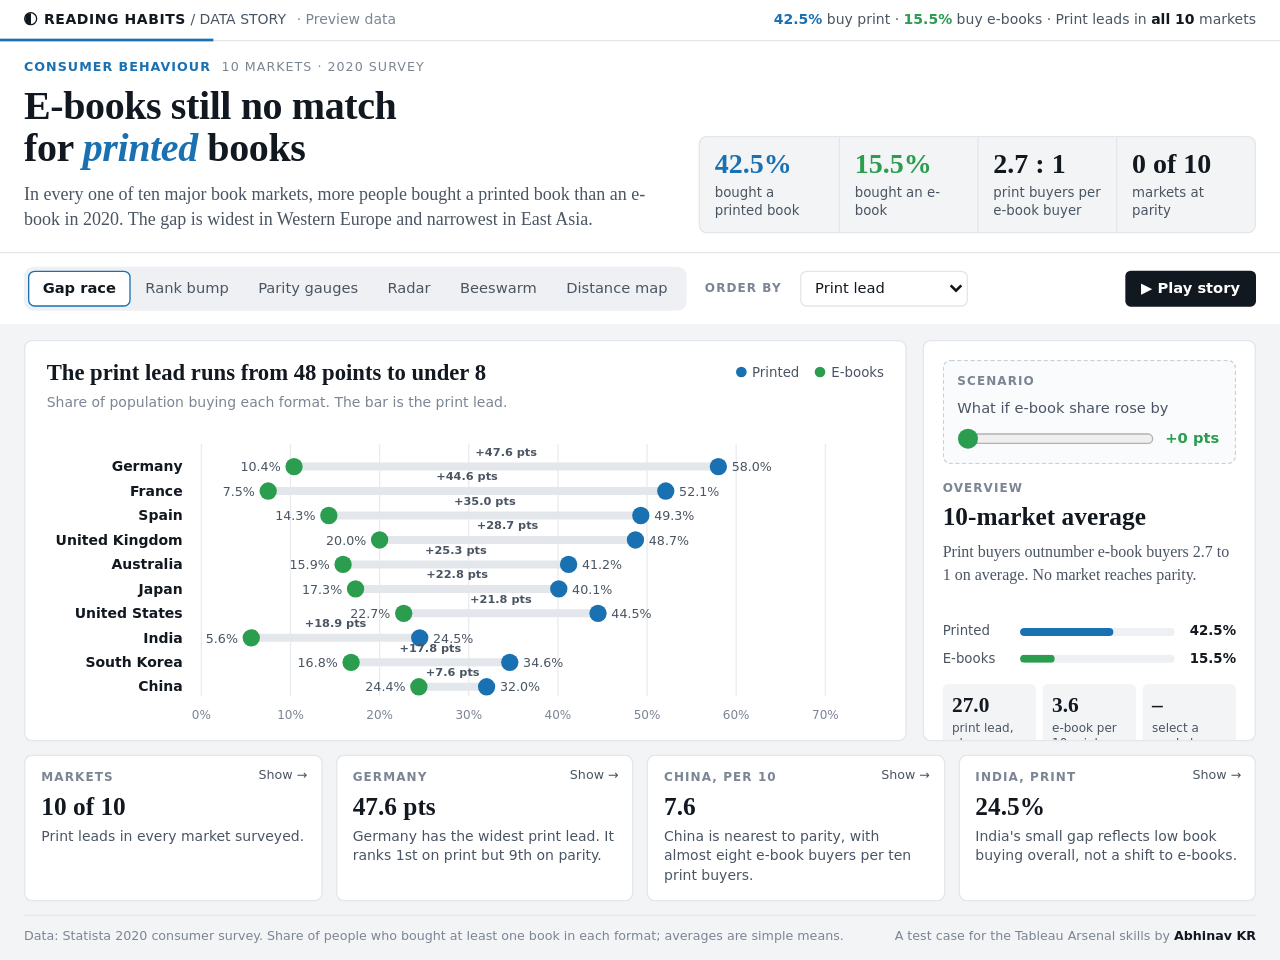
==== commit da140b84: "Story extension: footer on one aligned line, name in bold, no stray separator Co-Authored-By: Claude" ====
--- a/story/index.html
+++ b/story/index.html
@@ -100,8 +100,8 @@
   .ins .show:hover { color: var(--print); }
   .ins .v { font: 700 19px/1.15 var(--serif); margin: 4px 0 4px; }
   .ins .t { font-size: 10.5px; color: var(--ink2); line-height: 1.4; }
-  .foot span:last-child { white-space: nowrap; }
-  .foot { flex: none; display: flex; justify-content: space-between; gap: 16px; border-top: 1px solid var(--rule); margin-top: 10px; padding: 7px 0 4px; font-size: 9.5px; color: var(--ink3); }
+  .foot { flex: none; display: flex; justify-content: space-between; align-items: center; gap: 16px; border-top: 1px solid var(--rule); margin-top: 10px; padding: 8px 0 6px; font-size: 9.5px; line-height: 1.4; color: var(--ink3); white-space: nowrap; }
+  .foot b { color: var(--ink); font-weight: 700; }
 
   /* svg text */
   .tk { font: 9px var(--sans); fill: var(--ink3); }
@@ -189,8 +189,8 @@
   </div>
   <div class="wrap insights" id="insights"></div>
   <footer class="wrap foot">
-    <span>Data: Statista, 2020 consumer survey. Share of population who bought at least one book in each format. Averages are simple means of the ten markets.</span>
-    <span>A test case for the Tableau Arsenal skills · by Abhinav KR</span>
+    <span>Data: Statista 2020 consumer survey. Share of people who bought at least one book in each format; averages are simple means.</span>
+    <span>A test case for the Tableau Arsenal skills by <b>Abhinav KR</b></span>
   </footer>
 </main>
 </div>
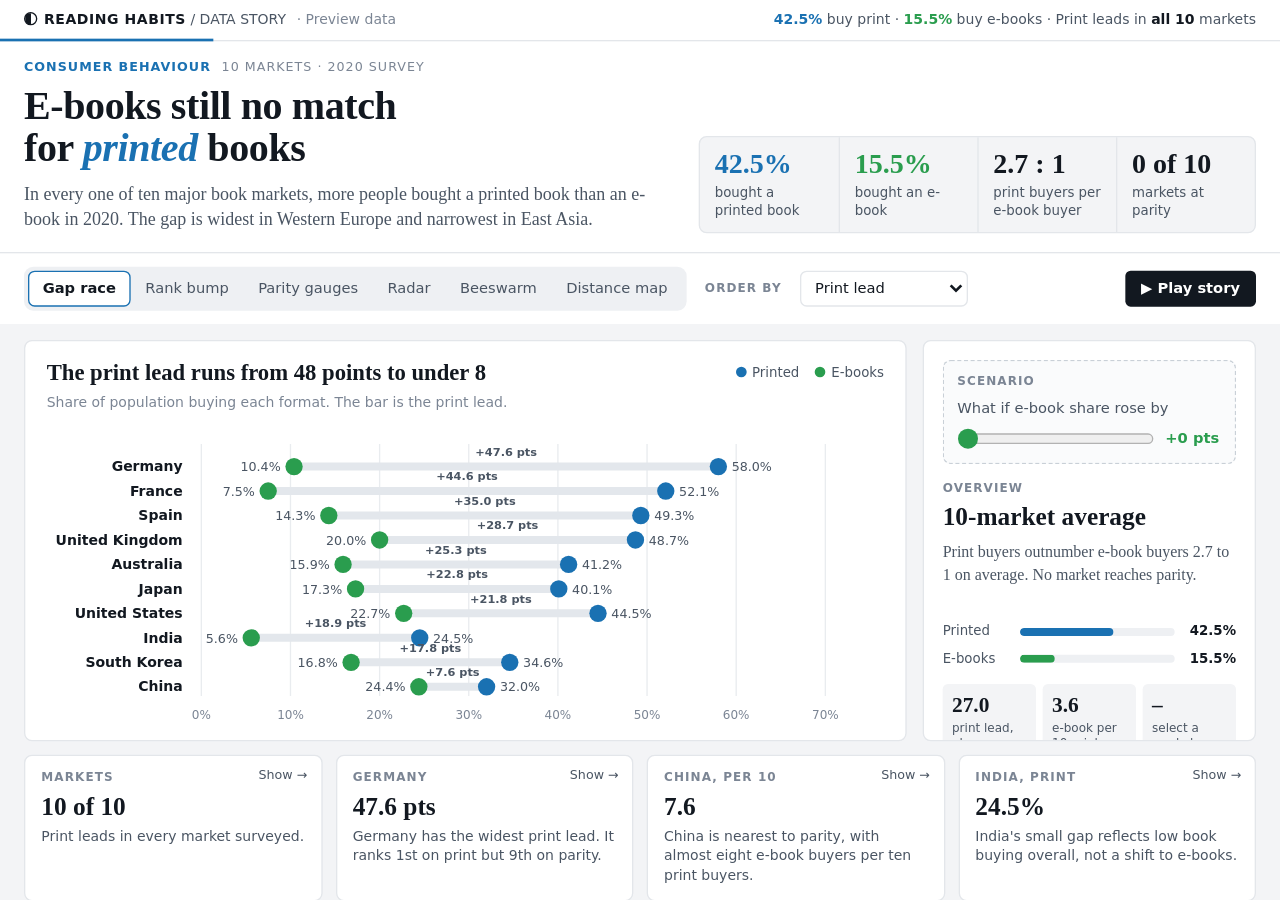
==== commit c15ded43: "Story page: pin canvas so it never scrolls inside a Web Page object Co-Authored-By: Claude Opus 5.5 " ====
--- a/story/index.html
+++ b/story/index.html
@@ -10,7 +10,7 @@
           --serif: Georgia, "Times New Roman", serif; --sans: "Segoe UI", system-ui, -apple-system, Helvetica, Arial, sans-serif; }
   * { box-sizing: border-box; }
   html, body { margin: 0; background: var(--bg2); color: var(--ink); font: 13px/1.45 var(--sans); overflow: hidden; height: 100%; }
-  #page { display: flex; flex-direction: column; width: 960px; transform-origin: 0 0; position: absolute; left: 0; top: 0; background: #fff; }
+  #page { display: flex; flex-direction: column; width: 960px; transform-origin: 0 0; position: fixed; left: 0; top: 0; background: #fff; }
   .wrap { width: 924px; margin: 0 auto; }
   button { font-family: inherit; }
 
@@ -604,7 +604,7 @@
 
   /* ---------------- data loading (Extensions API, preview fallback) ---------------- */
   const srcEl = document.getElementById("src"), errEl = document.getElementById("err");
-  function setStatus(msg, live) { srcEl.textContent = "· " + msg; srcEl.classList.toggle("live", !!live); }
+  function setStatus(msg, live) { srcEl.textContent = msg ? "· " + msg : ""; srcEl.classList.toggle("live", !!live); }   // empty when live: nothing to show viewers
   function showError(msg) { errEl.textContent = msg; errEl.style.display = msg ? "flex" : "none"; }
   async function loadLive() {
     const dash = tableau.extensions.dashboardContent.dashboard;
@@ -624,20 +624,20 @@
     return out;
   }
   async function refresh() {
-    try { state.base = await loadLive(); state.live = true; showError(""); setStatus(`Live data · ${FEED_SHEET}`, true); render(true); }
+    try { state.base = await loadLive(); state.live = true; showError(""); setStatus("", true); render(true); }
     catch (e) { setStatus("Data error"); showError("Could not load data: " + e.message); }
   }
   fit();
-  const inTableau = window.parent !== window && window.tableau && tableau.extensions && !/preview=1/.test(location.search);
+  const inTableau = window.parent !== window && window.tableau && tableau.extensions && !/preview=1|embed=1/.test(location.search);
   if (inTableau) {
-    setStatus("Connecting…");
+    setStatus("");
     tableau.extensions.initializeAsync().then(() => {
       const ws = tableau.extensions.dashboardContent.dashboard.worksheets.find(w => w.name === FEED_SHEET);
       if (ws) ws.addEventListener(tableau.TableauEventType.SummaryDataChanged, refresh);
       refresh();
     }, e => { setStatus("Data error"); showError("Extensions API failed to initialise: " + e.message); });
   } else {
-    setStatus("Preview data");
+    setStatus(/embed=1/.test(location.search) ? "" : "Preview data");   // embed=1: Web Page object on Tableau Public, survey data built in
     render(true);
   }
   // scale the 1200px page to fit the viewport (both directions), centred horizontally
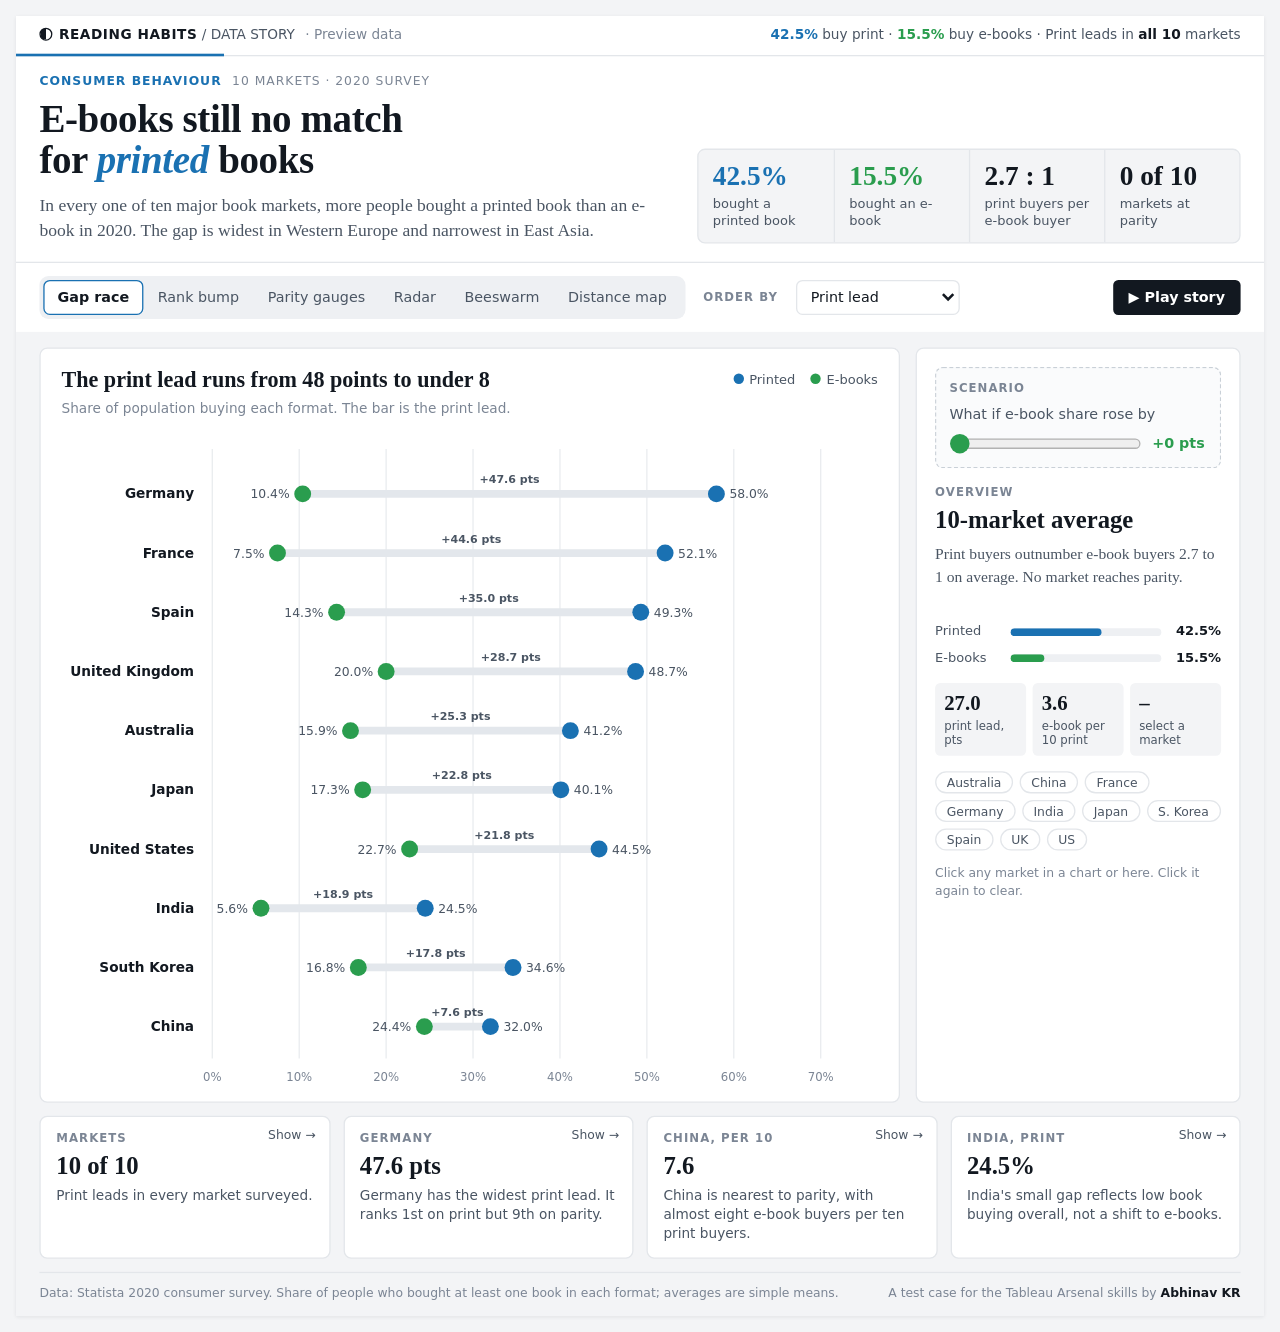
==== commit 8582c976: "Story page: scrollable, centred layout when opened directly in a browser Co-Authored-By: Claude Opus" ====
--- a/story/index.html
+++ b/story/index.html
@@ -10,6 +10,9 @@
           --serif: Georgia, "Times New Roman", serif; --sans: "Segoe UI", system-ui, -apple-system, Helvetica, Arial, sans-serif; }
   * { box-sizing: border-box; }
   html, body { margin: 0; background: var(--bg2); color: var(--ink); font: 13px/1.45 var(--sans); overflow: hidden; height: 100%; }
+  /* opened directly in a browser: a normal centred, scrollable page */
+  html.standalone, html.standalone body { overflow-x: hidden; overflow-y: auto; height: auto; }
+  html.standalone #page { position: absolute; box-shadow: 0 1px 3px rgba(18,24,32,.08); }
   #page { display: flex; flex-direction: column; width: 960px; transform-origin: 0 0; position: fixed; left: 0; top: 0; background: #fff; }
   .wrap { width: 924px; margin: 0 auto; }
   button { font-family: inherit; }
@@ -227,6 +230,8 @@
 
   /* ---------------- state ---------------- */
   let FIT = 1;   // page scale, set by fit()
+  const STANDALONE = window.parent === window && !/zone=1/.test(location.search);   // opened directly in a browser
+  if (STANDALONE) document.documentElement.classList.add("standalone");
   const state = { view: "gap", order: "gap", selected: "", scenario: 0, base: PREVIEW, live: false, playing: false, step: 0 };
   { const q = new URLSearchParams(location.search);   // deep links: ?view=radar&spot=China&scenario=5&order=ratio
     if (VIEWS.some(v => v.id === q.get("view"))) state.view = q.get("view");
@@ -641,10 +646,21 @@
     render(true);
   }
   // scale the 1200px page to fit the viewport (both directions), centred horizontally
+  // In a Tableau zone the canvas fills the zone exactly (no scroll). Opened directly in a browser it is a normal
+  // page: readable scale, centred, fixed design height, and the window scrolls.
   function fit() {
-    const page = document.getElementById("page"), w = window.innerWidth || 960, h = window.innerHeight || 894;
-    FIT = w / 960;
-    page.style.height = Math.max(720, Math.floor(h / FIT)) + "px";   // canvas height in page px
+    const page = document.getElementById("page"), w = document.documentElement.clientWidth || window.innerWidth || 960, h = window.innerHeight || 894;
+    if (STANDALONE) {
+      FIT = Math.max(.5, Math.min(1.3, (w - 32) / 960));
+      const ph = 1000;                                                   // design height in page px
+      page.style.height = ph + "px";
+      page.style.left = Math.max(0, (w - 960 * FIT) / 2) + "px";
+      page.style.top = (w > 992 ? 16 : 0) + "px";
+      document.body.style.height = Math.ceil(ph * FIT + (w > 992 ? 32 : 0)) + "px";
+    } else {
+      FIT = w / 960;
+      page.style.height = Math.max(720, Math.floor(h / FIT)) + "px";   // canvas height in page px
+    }
     page.style.transform = "scale(" + FIT + ")";
   }
   let rz; window.addEventListener("resize", () => { clearTimeout(rz); rz = setTimeout(() => { fit(); render(true); }, 100); });
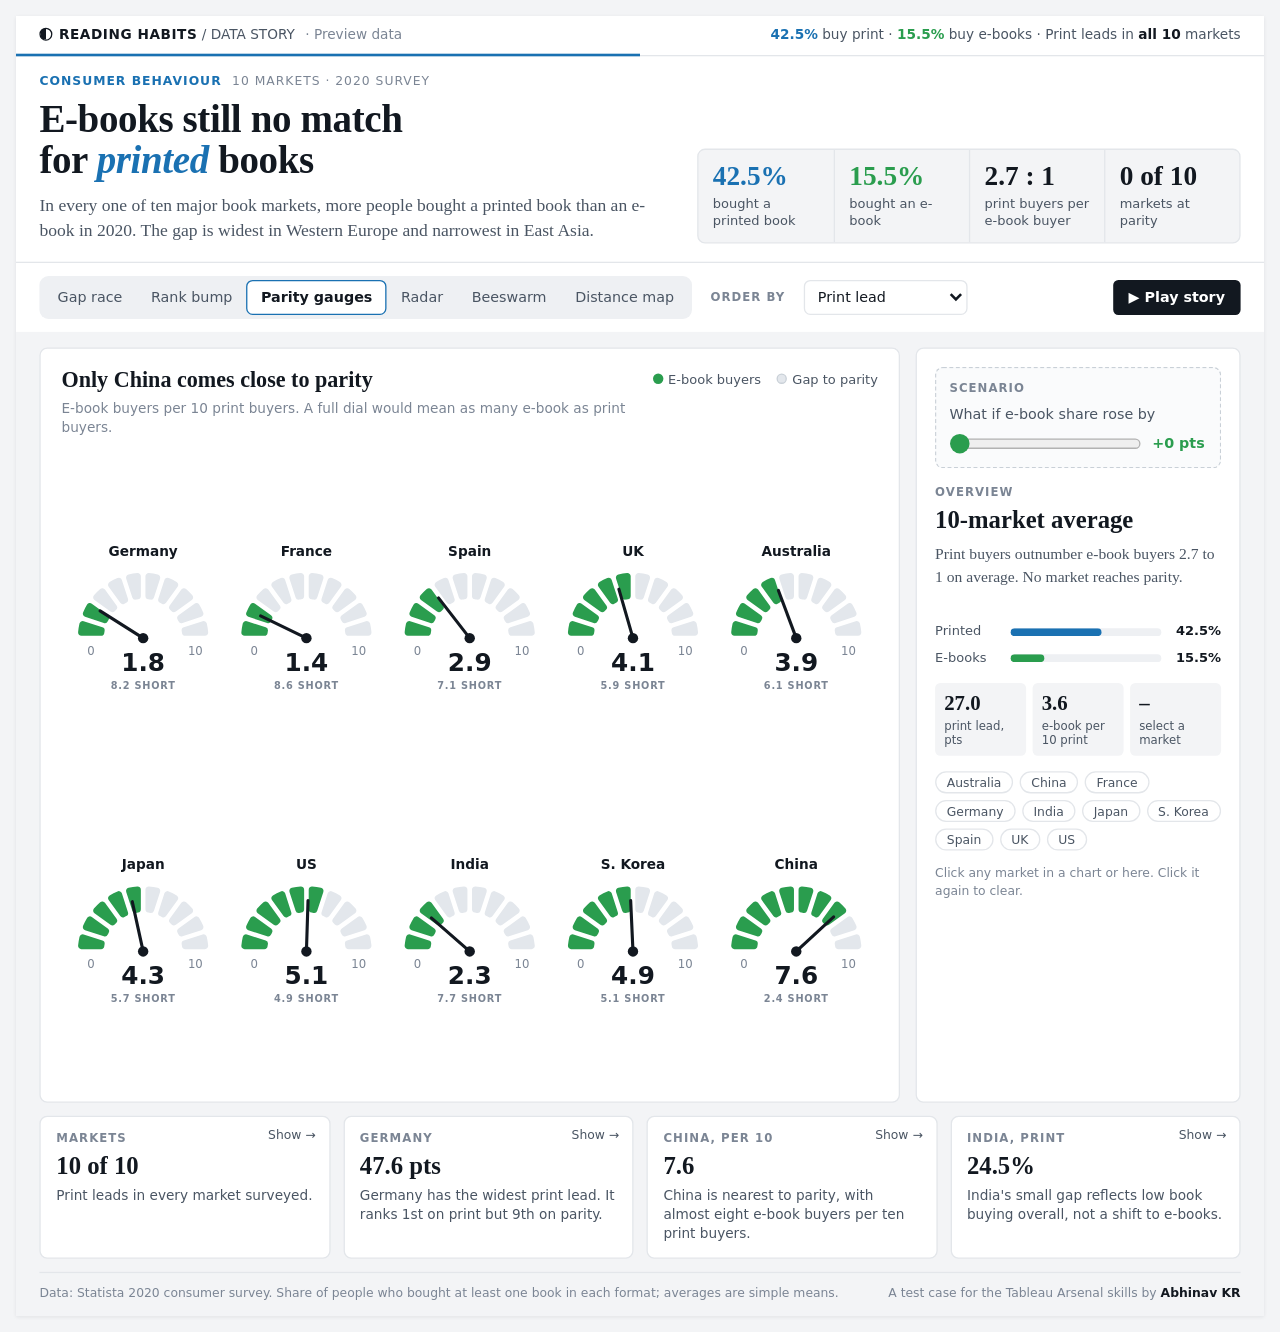
==== commit 0d44a883: "Story page: open on Parity gauges (all views and controls unchanged) Co-Authored-By: Claude Opus 5.5" ====
--- a/story/index.html
+++ b/story/index.html
@@ -232,7 +232,7 @@
   let FIT = 1;   // page scale, set by fit()
   const STANDALONE = window.parent === window && !/zone=1/.test(location.search);   // opened directly in a browser
   if (STANDALONE) document.documentElement.classList.add("standalone");
-  const state = { view: "gap", order: "gap", selected: "", scenario: 0, base: PREVIEW, live: false, playing: false, step: 0 };
+  const state = { view: "gauges", order: "gap", selected: "", scenario: 0, base: PREVIEW, live: false, playing: false, step: 0 };
   { const q = new URLSearchParams(location.search);   // deep links: ?view=radar&spot=China&scenario=5&order=ratio
     if (VIEWS.some(v => v.id === q.get("view"))) state.view = q.get("view");
     if (q.get("spot")) state.selected = q.get("spot");
@@ -678,7 +678,7 @@
         const extra = v.id === "gauges" ? svg.selectAll("path.sg").size() === state.base.length * 10 : v.id === "radar" ? svg.selectAll("path.poly").size() === 2 : true;
         out.views[v.id] = { before, after, expected, ok: before === expected && after === expected && extra };
       }
-      state.scenario = 0; state.order = "gap"; state.view = "gap"; render(true);
+      state.scenario = 0; state.order = "gap"; state.view = "gauges"; render(true);
       out.pass = Object.values(out.views).every(v => v.ok) && !ERRORS.length;
       const pre = document.getElementById("selftest"); pre.textContent = JSON.stringify(out); pre.style.display = "block";
       document.title = out.pass ? "SELFTEST PASS" : "SELFTEST FAIL";
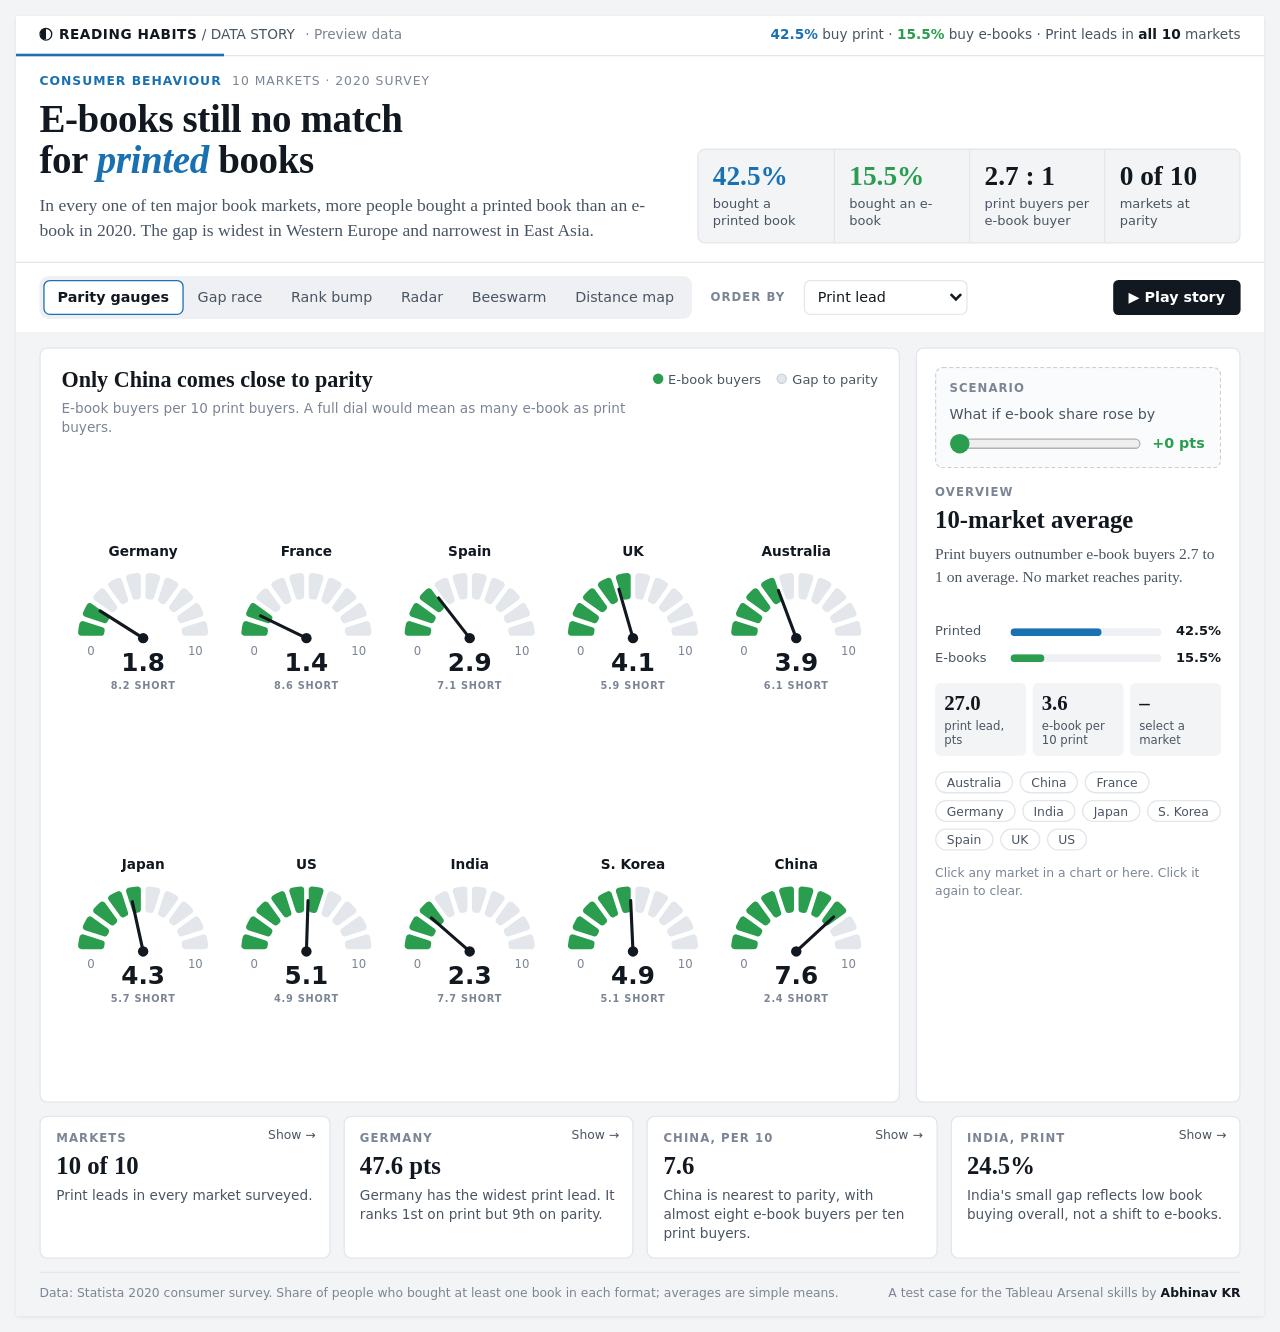
==== commit 063ac406: "Story page: Parity gauges is the first tab and the first story step Co-Authored-By: Claude Opus 5.5 " ====
--- a/story/index.html
+++ b/story/index.html
@@ -222,10 +222,10 @@
   const short = c => SHORT[c] || c, code = c => CODE[c] || c.slice(0, 2).toUpperCase();
   const C = { print: "#1a71b2", ebook: "#2a9d4e", ink: "#121820", ink2: "#4a5563", ink3: "#7b8594", grid: "#e9ecef", track: "#e3e7ec", zone: "#e6f4ea", ray: "#a9cbe6" };
   const VIEWS = [
-    { id: "gap", name: "Gap race" }, { id: "bump", name: "Rank bump" }, { id: "gauges", name: "Parity gauges" },
+    { id: "gauges", name: "Parity gauges" }, { id: "gap", name: "Gap race" }, { id: "bump", name: "Rank bump" },
     { id: "radar", name: "Radar" }, { id: "swarm", name: "Beeswarm" }, { id: "map", name: "Distance map" }];
   const STORY = [
-    { view: "gap", selected: "" }, { view: "bump", selected: "Germany" }, { view: "gauges", selected: "China" },
+    { view: "gauges", selected: "China" }, { view: "gap", selected: "" }, { view: "bump", selected: "Germany" },
     { view: "radar", selected: "" }, { view: "swarm", selected: "" }, { view: "map", selected: "India" }];
 
   /* ---------------- state ---------------- */
